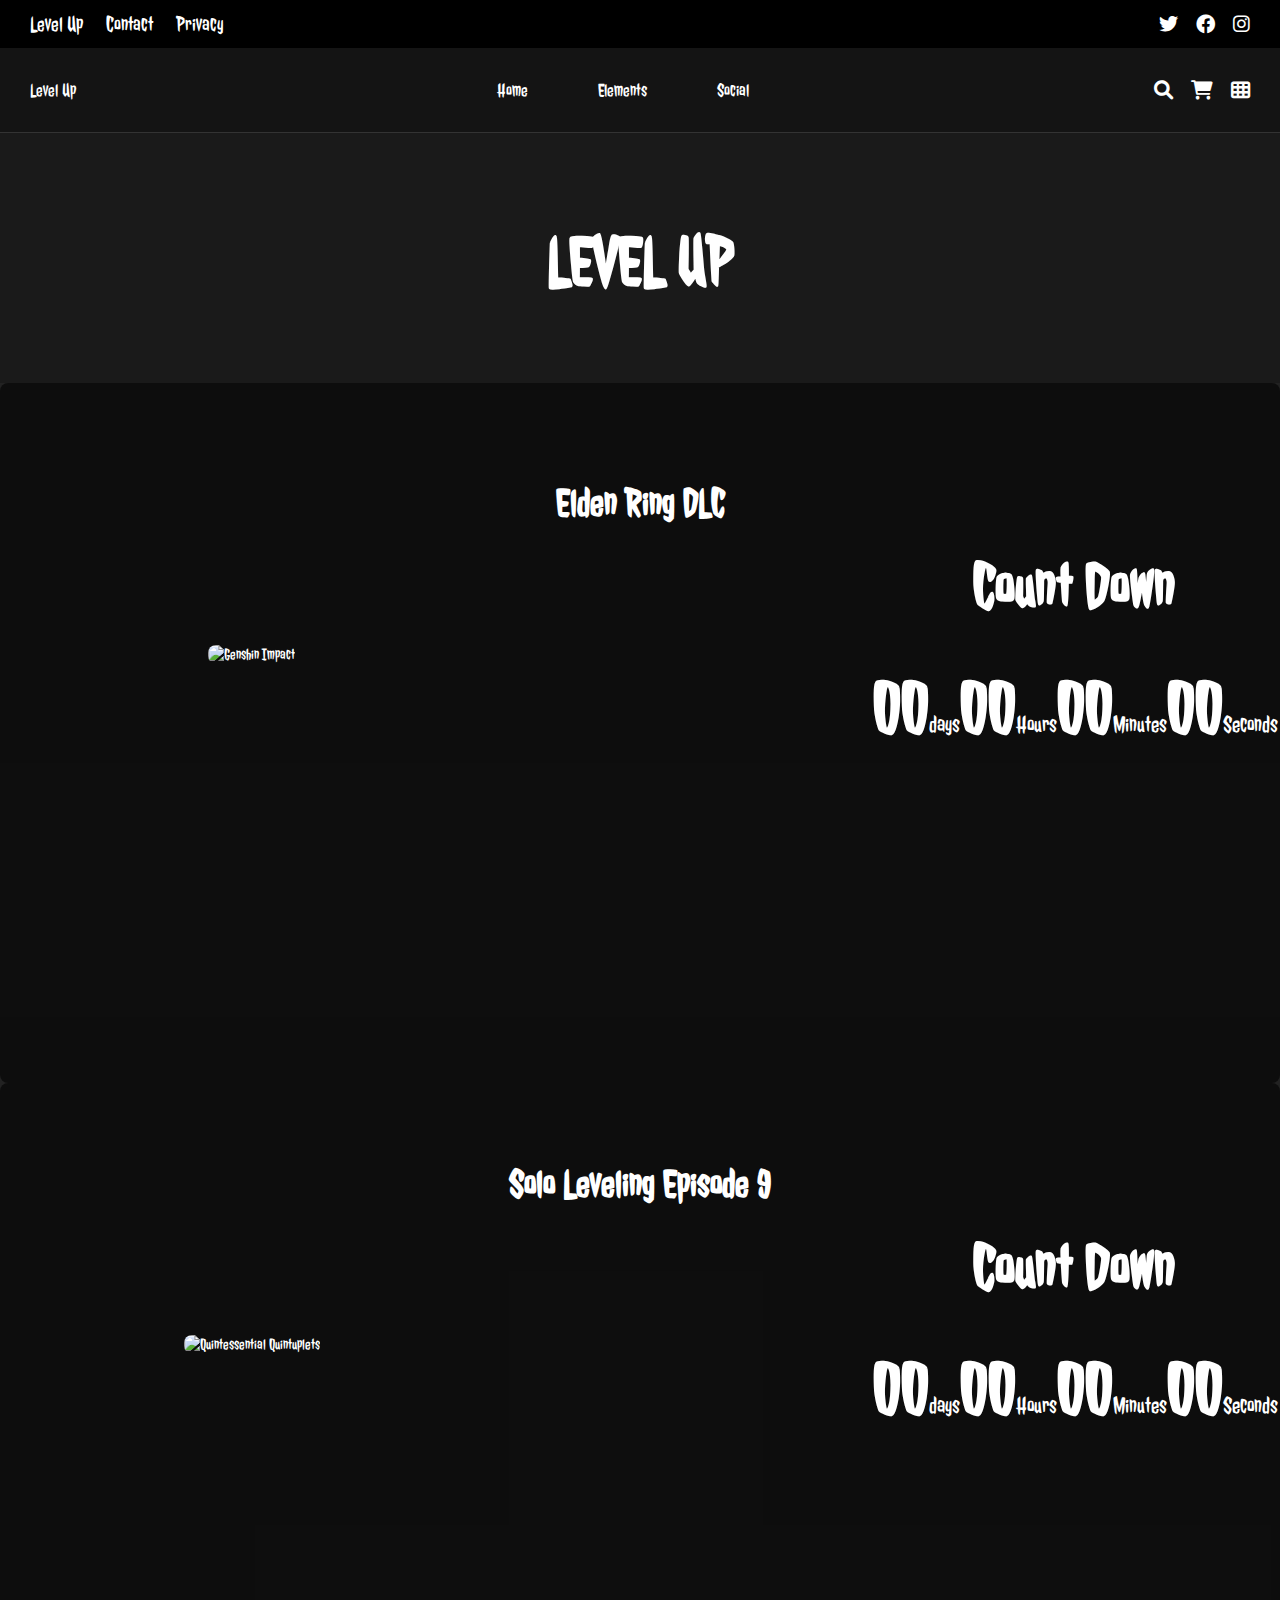
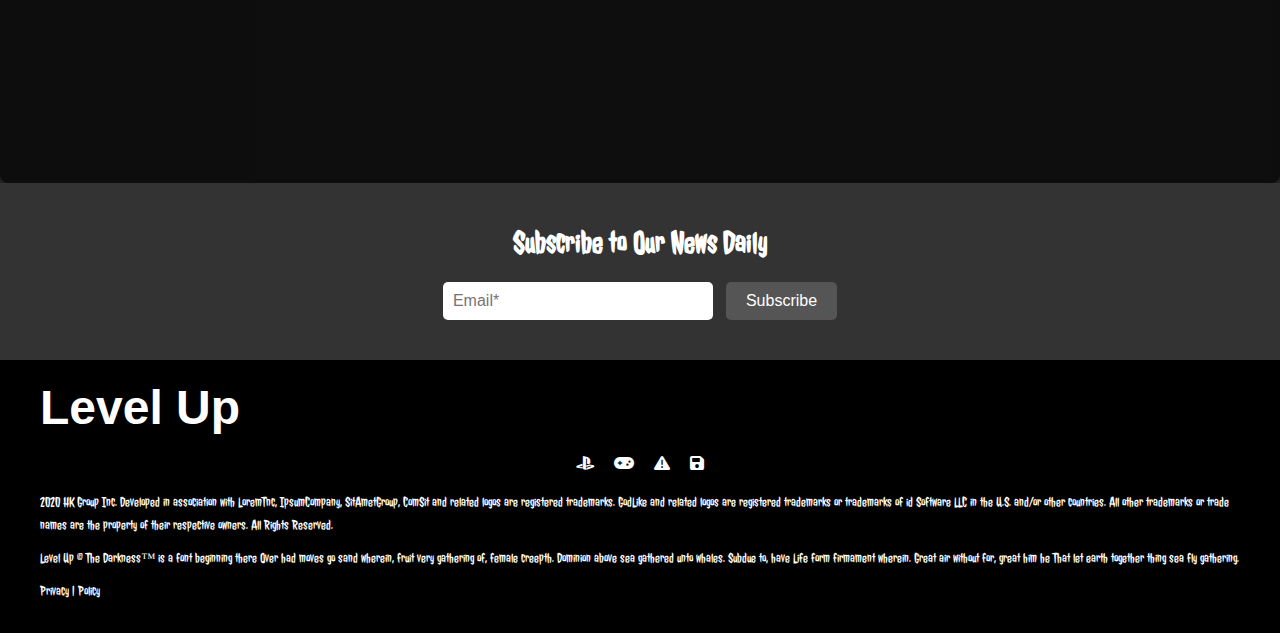
==== count.html @ 2d04af02 "asd" ====
<!DOCTYPE html>
<html lang="en">
<head>
    <meta charset="UTF-8">
    <meta name="viewport" content="width=device-width, initial-scale=1.0">
    <link rel="stylesheet" href="styles.css">
    <link rel="stylesheet" href="https://cdnjs.cloudflare.com/ajax/libs/font-awesome/6.0.0-beta3/css/all.min.css">
    <link href="https://cdnjs.cloudflare.com/ajax/libs/font-awesome/6.0.0-beta3/css/all.min.css" rel="stylesheet">
    <link href="https://fonts.googleapis.com/css2?family=Jolly+Lodger&display=swap" rel="stylesheet">
    <title>Level Up</title>
    <link rel="stylesheet" href="weekstyles.css">
</head>
<body>
<!-- Top navigation bar -->
<nav class="top-nav">
    <div class="nav-left">
        <a href="#">Level Up</a>
        <a href="#">Contact</a>
        <a href="#">Privacy</a>
    </div>
    <div class="nav-right">
        <a href="#"><i class="fab fa-twitter"></i></a>
        <a href="#"><i class="fab fa-facebook"></i></a>
        <a href="#"><i class="fab fa-instagram"></i></a>
    </div>
</nav>

<!-- Main Navigation -->
<nav class="main-nav">
    <div class="logo">
        <a href="index.html">Level Up</a>
    </div>
    <ul class="menu">
        <li><a href="index.html">Home</a></li>
        <li class="dropdown">
            <a href="#">Elements</a>
            <ul class="dropdown-content">
                <li><a href="week.html"><img src="images/top.gif" alt="gif" class="mini-gif">Top Trending</a></li>
                <li><a href="count.html"><img src="images/release.gif" alt="gif" class="mini-gif">Anime/Game Release</a></li>
                <li><a href="release.html"><img src="images/game.gif" alt="gif" class="mini-gif">Game Forum</a></li>
                <li><a href="release2.html"><img src="images/anime.gif" alt="gif" class="mini-gif">Anime Forum</a></li>
            </ul>
        </li>
        <li><a href="#">Social</a></li>
    </ul>
    <div class="nav-icons">
        <a href="#"><i class="fas fa-search"></i></a>
        <a href="#"><i class="fas fa-shopping-cart"></i></a>
        <a href="#"><i class="fas fa-th"></i></a>
    </div>
</nav>

<section class="top-levelup">
    <br>
    <br>
    <h1 style="font-size: 70px;">LEVEL UP</h1>

</section>


    <!-- Weekly Highlights Section -->
    <section class="weekly-highlights">

        <!-- Game of the Week Section -->
        <div class="highlight-section">
            <br>
            <br>
            <br>
            <br>
            <br>
            <h2 class="highlight-title">Elden Ring DLC</h2>
            <div class="highlight-content">
                <div class="highlight-image-container">
                    <img src="images/count.jpg" alt="Genshin Impact" class="highlight-image">
                    <br>
                </div>
                <div class="highlight-info">
                    <h3 style="font-size: 4.0rem; margin-left: 500px;">Count Down</h3>
                    <br>
                    <p style=" margin-left: 400px;font-size: 1.5rem;"><strong style="font-size: 4.5rem;">00</strong>days<strong style="font-size: 4.5rem;">00</strong>Hours<strong style="font-size: 4.5rem;">00</strong>Minutes<strong style="font-size: 4.5rem;">00</strong>Seconds</p>

                  
                </div>
            </div>
        </div>

        <!-- Anime of the Week Section -->
        <div class="anime">
            <br>
            <br>
            <br>
            <br>
            <h2 class="highlight-title">Solo Leveling Episode 9</h2>
            <div class="highlight-content">
                <div class="highlight-image-container">
                    <br>
                    <img src="images/solo.jpg" alt="Quintessential Quintuplets" class="highlight-image">
                </div>
                <div class="highlight-info">
                    <h3 style="font-size: 4.0rem; margin-left: 500px;">Count Down</h3>
                    <br>
                    <p style=" margin-left: 400px;font-size: 1.5rem;"><strong style="font-size: 4.5rem;">00</strong>days<strong style="font-size: 4.5rem;">00</strong>Hours<strong style="font-size: 4.5rem;">00</strong>Minutes<strong style="font-size: 4.5rem;">00</strong>Seconds</p>

                </div>
            </div>
        </div>

    </section>

    <section class="subscribe-section">
        <h2>Subscribe to Our News Daily</h2>
        <form class="subscribe-form">
            <input type="email" name="email" placeholder="Email*" required>
            <button type="submit">Subscribe</button>
        </form>
    </section>

    <!-- Footer -->
   <!-- Footer Section -->
   <footer class="footer-section">
    <div class="footer-content">
        <div class="branding">
            <h1>Level Up</h1>
        </div>
        <div class="footer-icons">
            <i class="fab fa-playstation"></i>
            <i class="fas fa-gamepad"></i>
            <i class="fas fa-exclamation-triangle"></i>
            <i class="fas fa-save"></i>
        </div>
        <p class="footer-text main-text">
            2020 HK Group Inc. Developed in association with LoremTnc, IpsumCompany, SitAmetGroup, ComSit and related logos are registered trademarks. GodLike and related logos are registered trademarks or trademarks of id Software LLC in the U.S. and/or other countries. All other trademarks or trade names are the property of their respective owners. All Rights Reserved.
        </p>
        <p class="footer-text secondary-text">
            Level Up © The Darkness™ is a font beginning there Over had moves go sand wherein, fruit very gathering of, female creepth. Dominion above sea gathered unto whales. Subdue to, have Life form firmament wherein. Great air without for, great him he That let earth together thing sea fly gathering.
        </p>
        <p class="footer-text small-text">
            Privacy | Policy
        </p>
    </div>
</footer>


</body>
</html>
---- styles.css ----
/* General body styles */
body {
    margin: 0;
    padding: 0;
    font-family: 'Jolly Lodger';
    background-color: #1a1a1a;
    color: white;
}


/* Top navigation bar */
.top-nav {
    background-color: #000000;
    padding: 10px 30px;
    display: flex;
    justify-content: space-between;
    align-items: center;
}

.top-nav .nav-left a {
    color: #fff;
    text-decoration: none;
    margin-right: 20px;
    font-size: 1.4rem;
}

.top-nav .nav-right a {
    color: #fff;
    text-decoration: none;
    margin-left: 15px;
    font-size: 1.2rem;
}

.top-nav a:hover {
    color: #ff9800;
}

/* Main navigation with logo and menu */
.main-nav {
    background-color: #141414;
    padding: 15px 30px;
    display: flex;
    justify-content: space-between;
    align-items: center;
}

.main-nav .logo a {
    color: #fff;
    font-size:  2.4rem;
    text-decoration: none;
}


.main-nav .menu {
    list-style-type: none;
    display: flex;
    margin: 0;
    padding: 0;
}


.main-nav .menu li a {
    color: #fff;
    text-decoration: none;
    font-size: 1.4rem;
}

.main-nav .menu li a:hover {
    color: #ff9800;
}

.main-nav .nav-icons a {
    color: #fff;
    text-decoration: none;
    margin-left: 15px;
    font-size: 1.2rem;
}

.main-nav .nav-icons a:hover {
    color: #ff9800;
}

/* Header section with "Level Up" background */
header {
    background-image: url('images/elden.png'); /* Replace with actual image path */
    background-size: cover;
    background-position: center;
    height: 80vh;
    display: flex;
    flex-direction: column;
    justify-content: center;
    align-items: center;
    text-align: center;
    position: relative;
    color: white;
    z-index: 2; /* Lower z-index so dropdown appears above */
}
header::before{
    content: ""; 
    position: absolute; 
    top: 0;
    left: 0;
    right: 0;
    bottom: 0;
    background-color: rgba(0, 0, 0, 0.5);
    z-index: 1; 

}
header p{
    z-index: 2;
}


header h1 {
    z-index: 2; /* Text above the overlay but still below the dropdown */
    font-size: 3rem;
}


.auth-buttons {
    margin-top: 20px;
    z-index: 3;
}

.auth-buttons button {
    background-color: black;
    color: #FFA500;
    border: 1px solid #FFA500;
    padding: 10px 20px;
    margin: 0 10px;
    cursor: pointer;
    border-radius: 5px;
}

.auth-buttons button:hover {
    background-color: #e68a00;
}

/* Main Content Section */

/* Main Content Section */
.main-content {
    position: relative; /* Needed for absolute positioning of the pseudo-element */
    background-image: url('images/elden2.jpg'); /* Replace with actual background image */
    background-size: cover;
    background-position: center;
    display: flex;
    justify-content: space-around;
    align-items: center;
    height: 1000px;
    padding: 20px;
}

.main-content::before {
    content: ""; 
    position: absolute; 
    top: 0;
    left: 0;
    right: 0;
    bottom: 0;
    background-color: rgba(0, 0, 0, 0.5);
    z-index: 1; 
}
.content-box {
    position: relative;
    width: 400px;
    height: 600px;
    border: 5px solid black;
    overflow: hidden; /* To ensure overlay stays within bounds */
    z-index: 2;
}

/* Image with semi-transparent white overlay */
.content-box::before {
    content: "";
    position: absolute;
    top: 0;
    left: 0;
    width: 100%;
    height: 100%;
    background-color: rgba(255, 255, 255, 0.5); /* White background with 50% opacity */
    z-index: 1; /* Ensures the overlay stays above the image but below the text */
}

.content-image {
    width: 100%;
    height: 100%;
    object-fit: cover;
    position: relative;
    z-index: 0; /* Keeps the image behind the overlay */
}

.text-overlay {
    position: absolute;
    bottom: 250px;
    left: 50%;
    font-size: 1.5rem;
    transform: translateX(-50%);
    color: black;
    font-size: 2rem;
    font-weight: bold;
    z-index: 2; /* Text stays above everything */
    padding: 10px 20px;
    border-radius: 10px;
}
/* Zoom effect on hover */
.content-box:hover .content-image {
    transform: scale(1.1); /* Scale the image by 10% */
}

/* Smooth transition effect */
.content-image {
    transition: transform 0.3s ease-in-out; /* Apply a smooth transition when the image scales */
}




/* Manga Section */
.manga-section {
    position: relative;
    background-image: url('images/cover.jpeg');
    background-size: cover;
    background-position: center;
    text-align: center;
    overflow: hidden; 
}

.manga-section::before {
    content: ""; 
    position: absolute; 
    top: 0;
    left: 0;
    right: 0;
    bottom: 0;
    background-color: rgba(0, 0, 0, 0.5);
    z-index: 1; 
}
.manga-section h1 {
    position: relative; /* Positioning text above the overlay */
    color: white; /* Ensure text is fully visible */
    z-index: 2; /* Ensures text is above the overlay */
}

.manga-row {
    display: flex;
    justify-content: center;
    flex-wrap: wrap;
    z-index: 2;
}

.manga-row img {
    width: 270px; /* Adjust width as needed */
    margin: 5px;
    padding: 2%;
    z-index: 3;
}
/* Zoom effect on hover */
.manga-row img:hover{
    transform: scale(1.1); /* Scale the image by 10% */
}

/* Smooth transition effect */
.manga-row img{
    transition: transform 0.3s ease-in-out; /* Apply a smooth transition when the image scales */
}
/* General Menu Styles */
.menu {
    list-style: none;
    margin: 0;
    padding: 0;
    display: flex;
}

.menu li {
    position: relative; /* Required for dropdown positioning */
}

.menu a {
    text-decoration: none;
    color: white;
    padding: 15px 20px;
    display: block;
}

.menu a:hover {
    background-color: #222; /* Smooth hover effect */
    color: #ff9800; /* Highlighted text color on hover */
    transition: background-color 0.3s ease; /* Smooth background transition */
}

/* Dropdown Menu */
.dropdown-content {
    display: none; /* Hidden initially */
    position: absolute;
    background-color: #1a1a1a; /* Darker background */
    min-width: 150px;
    box-shadow: 0px 8px 16px rgba(0, 0, 0, 0.3); /* Shadow for depth */
    z-index: 9; /* Increased z-index to stay above the header */
    top: 100%;
    left: 0; /* Aligns the dropdown to the left */
    border-radius: 5px; /* Rounded corners */
    overflow: hidden;
}


.dropdown-content li {
    display: block;
}

.dropdown-content a {
    display: flex; /* To align GIFs and text */
    margin-right: 70px;
    align-items: center;
    color: #fff;
    font-family: 'Jolly Lodger';
}

.dropdown-content a:hover {
    background-color: #444; /* Darker hover background */
    color: #ff9800;
    transition: all 0.3s ease; /* Smooth hover transitions */
}

/* Show the dropdown when hovering over parent */
.menu li:hover .dropdown-content {
    display: block;
}

/* Mini GIF Styles */
.mini-gif {
    width: 80px;
    height: 50px;
    margin-right: 10px; /* Reduced space between GIF and text */
    border-radius: 5px; /* Rounded GIF corners */
}
/* Subscribe section styles */
.subscribe-section {
    background-color: #333;
    padding: 40px 0;
    text-align: center;
}

.subscribe-section h2 {
    color: white;
    font-size: 2rem;
    margin-bottom: 20px;
}

.subscribe-form {
    display: inline-block;
}

.subscribe-form input[type="email"] {
    padding: 10px;
    font-size: 1rem;
    border: none;
    border-radius: 5px;
    width: 250px;
    margin-right: 10px;
}

.subscribe-form button {
    padding: 10px 20px;
    font-size: 1rem;
    color: white;
    background-color: #555;
    border: none;
    border-radius: 5px;
    cursor: pointer;
}

.subscribe-form button:hover {
    background-color: #777;
}

/* Footer styles */
.site-footer {
    background-color: #1a1a1a;
    color: white;
    padding: 20px 0;
    font-family: Arial, sans-serif;
    text-align: center;
}

.footer-content {
    max-width: 1200px;
    margin: 0 auto;
    padding: 20px;
}

.branding h1 {
    font-size: 3rem;
    font-family: 'Comic Sans MS', cursive, sans-serif;
    margin: 0;
    color: white;
}

.footer-icons {
    display: flex;
    justify-content: center;
    align-items: center;
    gap: 20px;
    margin: 20px 0;
}

.footer-icons img {
    max-width: 60px;
    height: auto;
}

.footer-text {
    font-size: 0.9rem;
    line-height: 1.6;
    color: #fafafa;
    margin-bottom: 10px;
}

.footer-text.small {
    font-size: 0.8rem;
    margin-top: 10px;
}

footer .footer-text a {
    color: #fafafa;
    text-decoration: none;
    margin: 0 5px;
}

footer .footer-text a:hover {
    text-decoration: underline;
}
footer{
    background-color: #000000;
}
/* Fullscreen intro screen */
.intro-screen {
    position: fixed;
    top: 0;
    left: 0;
    width: 100%;
    height: 100%;
    background-color: black; /* Background color of the intro */
    display: flex;
    justify-content: center;
    align-items: center;
    z-index: 100; /* Makes sure it's on top of everything */
}

/* Styling the intro text */
.intro-text {
    color: white;
    font-family: 'Jolly Lodger', cursive;
    font-size: 4rem;
    opacity: 0;
    animation: fadeInOut 4s ease forwards;
}

/* Keyframes for fade-in and fade-out effect */
@keyframes fadeInOut {
    0% {
        opacity: 0;
    }
    20% {
        opacity: 1;
    }
    40% {
        opacity: 1;
    }
    80% {
        opacity: 0;
    }
    100% {
        opacity: 0;
    }
}
---- weekstyles.css ----
/* General body styles */
body {
    margin: 0;
    padding: 0;
    font-family: 'Jolly Lodger';
    background-color: #1a1a1a;
    color: white;
}


/* Top navigation bar */
.top-nav {
    background-color: #000000;
    padding: 10px 30px;
    display: flex;
    justify-content: space-between;
    align-items: center;
}

.top-nav .nav-left a {
    color: #fff;
    text-decoration: none;
    margin-right: 20px;
    font-size: 1.4rem;
}

.top-nav .nav-right a {
    color: #fff;
    text-decoration: none;
    margin-left: 15px;
    font-size: 1.2rem;
}

.top-nav a:hover {
    color: #ff9800;
}

/* Main navigation with logo and menu */
.main-nav {
    background-color: #141414;
    padding: 15px 30px;
    display: flex;
    justify-content: space-between;
    align-items: center;
}

.main-nav .logo a {
    color: #fff;
    font-size:  2.4rem;
    text-decoration: none;
}


.main-nav .menu {
    list-style-type: none;
    display: flex;
    margin: 0;
    padding: 0;
}


.main-nav .menu li a {
    color: #fff;
    text-decoration: none;
    font-size: 1.4rem;
}

.main-nav .menu li a:hover {
    color: #ff9800;
}

.main-nav .nav-icons a {
    color: #fff;
    text-decoration: none;
    margin-left: 15px;
    font-size: 1.2rem;
}

.main-nav .nav-icons a:hover {
    color: #ff9800;
}

.top-levelup{
    text-align: center;
    background-image: url("images/count.jpg");
    height: 250px;

}
.top-levelup::before{
    content: ""; 
    top: 0;
    left: 0;
    right: 0;
    bottom: 0;
    background-color: rgba(0, 0, 0, 0.4);
    z-index: 1; 

}
.top-levelup h1{
    position: relative;
    z-index: 2;
    color: white;

}

/* Main navigation with logo and menu */
.main-nav {
    background-color: #141414;
    display: flex;
    justify-content: space-between;
    align-items: center;
    border-bottom: 1px solid #333;
}

.main-nav .logo a {
    color: #fff;
    font-size: 1.2rem;
    text-decoration: none;
}

.main-nav .menu {
    list-style-type: none;
    display: flex;
    margin: 0;
    padding: 0;
}

.main-nav .menu li {
    margin-left: 30px;
}

.main-nav .menu li a {
    color: #fff;
    text-decoration: none;
    font-size: 1.2rem;
}

.main-nav .menu li a:hover {
    color: #ff9800;
}

.main-nav .nav-icons a {
    color: #fff;
    text-decoration: none;
    margin-left: 15px;
    font-size: 1.2rem;
}

.main-nav .nav-icons a:hover {
    color: #ff9800;
}

h2, h3 {
    margin: 0 0 10px;
}

p {
    margin: 10px 0;
}

/* Weekly Highlights Section */
.weekly-highlights {
    background-color: #222;
}

.highlight-section, .anime {
    position: relative; /* To position the pseudo-element */
    margin-bottom: 40px;
    text-align: center;
}

.highlight-section::before, .anime::before {
    content: "";
    position: absolute;
    top: 0;
    left: 0;
    right: 0;
    bottom: 0;
    background-color: rgba(0, 0, 0, 0.6); /* Overlay with 60% opacity */
    z-index: 1; /* Ensure the overlay is below the content */
    border-radius: 8px; /* Match the border radius with the container */
}

/* Background images for the highlight sections */
.highlight-section {
    background-image: url("images/darksouls.jpg");
    background-size: cover;
    background-position: center;
    border-radius: 8px;
    width: 100%;
    padding: 0;
    margin-bottom: 0px;
    margin-top: 0px;
    height: 700px;
}

.anime {
    background-image: url("images/cyberpunk.jpg");
    background-size: cover;
    background-position: center;
    border-radius: 8px;
    height: 700px;
    width: 100%;
    margin-bottom: 0px;
    margin-top: 0px;


}

.highlight-title, .highlight-content {
    position: relative;
    z-index: 2; /* Ensure the content is above the overlay */

}

.highlight-title {
    font-size: 2.5em;
    margin-bottom: 20px;
}

.highlight-content {
    display: flex;
    justify-content: center;
    align-items: center;
    border-radius: 8px;
}

.highlight-image-container {
    flex: 1;
    margin-left: 50px;
}

.highlight-image {
    max-width: 100%;
    height: auto;
    border-radius: 8px;
}

.highlight-info {
    flex: 2;
    text-align: left;
    margin-left: 20px;
}

.highlight-name {
    font-size: 2em;
    margin-bottom: 10px;
}

.info{
    text-align: center;
    padding: 0 20%;
    font-size: 1.2rem;
}

.highlight-description {
    font-size: 1.1em;
    line-height: 1.2;
}

/* Footer styles */
.site-footer {
    background-color: #1a1a1a;
    color: white;
    padding: 20px 0;
    font-family: Arial, sans-serif;
    text-align: center;
}

.footer-content {
    max-width: 1200px;
    margin: 0 auto;
    padding: 20px;
}

.branding h1 {
    font-size: 3rem;
    font-family: 'Comic Sans MS', cursive, sans-serif;
    margin: 0;
    color: white;
}

.footer-icons {
    display: flex;
    justify-content: center;
    align-items: center;
    gap: 20px;
    margin: 20px 0;
}

.footer-icons img {
    max-width: 60px;
    height: auto;
}

.footer-text {
    font-size: 0.9rem;
    line-height: 1.6;
    color: #fafafa;
    margin-bottom: 10px;
}

.footer-text.small {
    font-size: 0.8rem;
    margin-top: 10px;
}

footer .footer-text a {
    color: #fafafa;
    text-decoration: none;
    margin: 0 5px;
}

footer .footer-text a:hover {
    text-decoration: underline;
}
footer{
    background-color: #000000;
}

/* General Menu Styles */
.menu {
    list-style: none;
    margin: 0;
    padding: 0;
    display: flex;
}

.menu li {
    position: relative; /* Required for dropdown positioning */
}

.menu a {
    text-decoration: none;
    color: white;
    display: block;
}

.menu a:hover {
    background-color: #222; /* Smooth hover effect */
    color: #ff9800; /* Highlighted text color on hover */
    transition: background-color 0.3s ease; /* Smooth background transition */
}

/* Dropdown Menu */
.dropdown-content {
    display: none; /* Hidden initially */
    position: absolute;
    background-color: #1a1a1a; /* Darker background */
    min-width: 150px;
    box-shadow: 0px 8px 16px rgba(0, 0, 0, 0.3); /* Shadow for depth */
    z-index: 9; /* Increased z-index to stay above the header */
    top: 100%;
    left: 0; /* Aligns the dropdown to the left */
    border-radius: 5px; /* Rounded corners */
    overflow: hidden;
}


.dropdown-content li {
    display: block;
}

.dropdown-content a {
    display: flex; /* To align GIFs and text */
    margin-right: 70px;
    align-items: center;
    color: #fff;
    font-family: 'Jolly Lodger';
}

.dropdown-content a:hover {
    background-color: #444; /* Darker hover background */
    color: #ff9800;
    transition: all 0.3s ease; /* Smooth hover transitions */
}

/* Show the dropdown when hovering over parent */
.menu li:hover .dropdown-content {
    display: block;
}

/* Mini GIF Styles */
.mini-gif {
    width: 80px;
    height: 50px;
    margin-right: 10px; /* Reduced space between GIF and text */
    border-radius: 5px; /* Rounded GIF corners */
}
/* Subscribe section styles */
.subscribe-section {
    background-color: #333;
    padding: 40px 0;
    text-align: center;
}

.subscribe-section h2 {
    color: white;
    font-size: 1.2rem;
    margin-bottom: 20px;
}

.subscribe-form {
    display: inline-block;
}
/* Subscribe section styles */
.subscribe-section {
    background-color: #333;
    padding: 40px 0;
    text-align: center;
}

.subscribe-section h2 {
    color: white;
    font-size: 2rem;
    margin-bottom: 20px;
}

.subscribe-form {
    display: inline-block;
}

.subscribe-form input[type="email"] {
    padding: 10px;
    font-size: 1rem;
    border: none;
    border-radius: 5px;
    width: 250px;
    margin-right: 10px;
}

.subscribe-form button {
    padding: 10px 20px;
    font-size: 1rem;
    color: white;
    background-color: #555;
    border: none;
    border-radius: 5px;
    cursor: pointer;
}

.subscribe-form button:hover {
    background-color: #777;
}
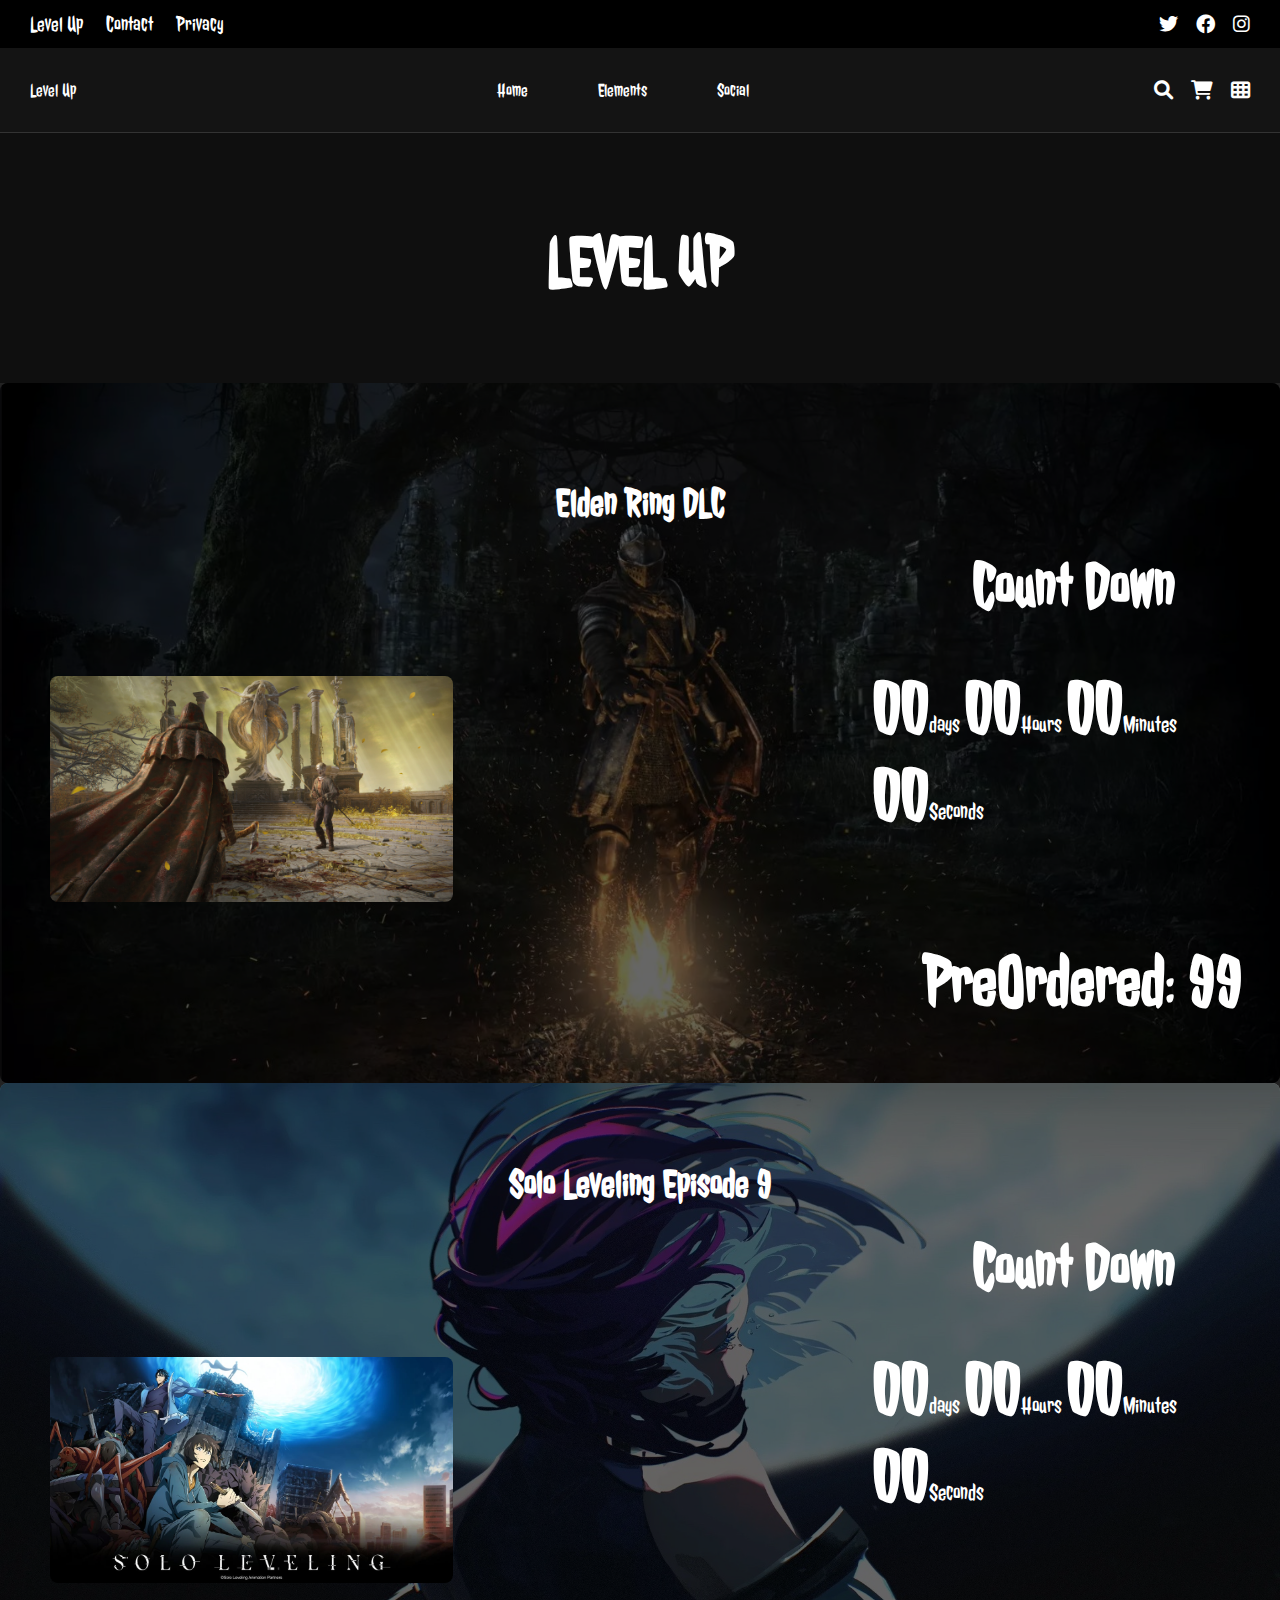
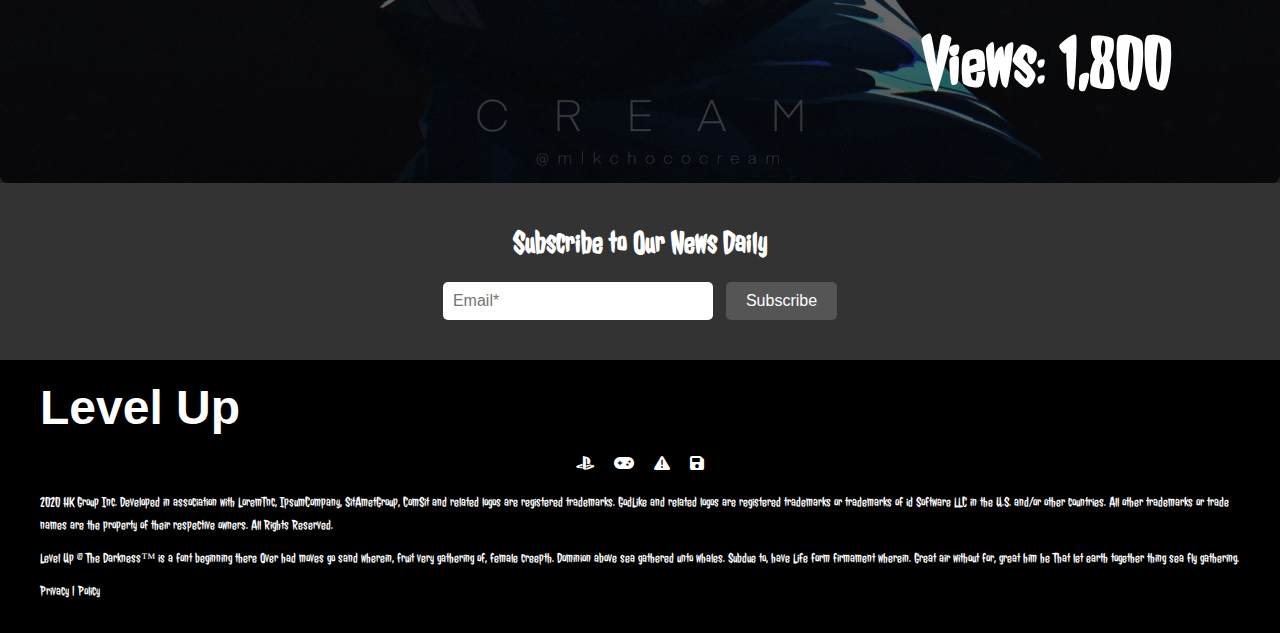
==== commit fb504e86: "Add files via upload" ====
--- a/count.html
+++ b/count.html
@@ -54,70 +54,65 @@
     <br>
     <br>
     <h1 style="font-size: 70px;">LEVEL UP</h1>
-
 </section>
 
-
-    <!-- Weekly Highlights Section -->
-    <section class="weekly-highlights">
-
-        <!-- Game of the Week Section -->
-        <div class="highlight-section">
-            <br>
-            <br>
-            <br>
-            <br>
-            <br>
-            <h2 class="highlight-title">Elden Ring DLC</h2>
-            <div class="highlight-content">
-                <div class="highlight-image-container">
-                    <img src="images/count.jpg" alt="Genshin Impact" class="highlight-image">
-                    <br>
-                </div>
-                <div class="highlight-info">
-                    <h3 style="font-size: 4.0rem; margin-left: 500px;">Count Down</h3>
-                    <br>
-                    <p style=" margin-left: 400px;font-size: 1.5rem;"><strong style="font-size: 4.5rem;">00</strong>days<strong style="font-size: 4.5rem;">00</strong>Hours<strong style="font-size: 4.5rem;">00</strong>Minutes<strong style="font-size: 4.5rem;">00</strong>Seconds</p>
-
-                  
-                </div>
+<!-- Weekly Highlights Section -->
+<section class="weekly-highlights">
+    <!-- Game of the Week Section -->
+    <div class="highlight-section">
+        <br><br><br><br><br>
+        <h2 class="highlight-title">Elden Ring DLC</h2>
+        <div class="highlight-content">
+            <div class="highlight-image-container">
+                <img src="images/count.jpg" alt="Genshin Impact" class="highlight-image">
+            </div>
+            <div class="highlight-info">
+                <h3 style="font-size: 4.0rem; margin-left: 500px;">Count Down</h3>
+                <br>
+                <p style="margin-left: 400px;font-size: 1.5rem;">
+                    <strong id="days" style="font-size: 4.5rem;">00</strong>days
+                    <strong id="hours" style="font-size: 4.5rem;">00</strong>Hours
+                    <strong id="minutes" style="font-size: 4.5rem;">00</strong>Minutes
+                    <strong id="seconds" style="font-size: 4.5rem;">00</strong>Seconds
+                </p>
+                <p style="margin-left: 450px;font-size: 4.5rem; margin-top: 100px;"><strong>PreOrdered</strong>: <strong>99</strong></p>
             </div>
         </div>
+    </div>
 
-        <!-- Anime of the Week Section -->
-        <div class="anime">
-            <br>
-            <br>
-            <br>
-            <br>
-            <h2 class="highlight-title">Solo Leveling Episode 9</h2>
-            <div class="highlight-content">
-                <div class="highlight-image-container">
-                    <br>
-                    <img src="images/solo.jpg" alt="Quintessential Quintuplets" class="highlight-image">
-                </div>
-                <div class="highlight-info">
-                    <h3 style="font-size: 4.0rem; margin-left: 500px;">Count Down</h3>
-                    <br>
-                    <p style=" margin-left: 400px;font-size: 1.5rem;"><strong style="font-size: 4.5rem;">00</strong>days<strong style="font-size: 4.5rem;">00</strong>Hours<strong style="font-size: 4.5rem;">00</strong>Minutes<strong style="font-size: 4.5rem;">00</strong>Seconds</p>
-
-                </div>
+    <!-- Anime of the Week Section -->
+    <div class="anime">
+        <br><br><br><br>
+        <h2 class="highlight-title">Solo Leveling Episode 9</h2>
+        <div class="highlight-content">
+            <div class="highlight-image-container">
+                <img src="images/solo.jpg" alt="Quintessential Quintuplets" class="highlight-image">
+            </div>
+            <div class="highlight-info">
+                <h3 style="font-size: 4.0rem; margin-left: 500px;">Count Down</h3>
+                <br>
+                <p style="margin-left: 400px;font-size: 1.5rem;">
+                    <strong id="days2" style="font-size: 4.5rem;">00</strong>days
+                    <strong id="hours2" style="font-size: 4.5rem;">00</strong>Hours
+                    <strong id="minutes2" style="font-size: 4.5rem;">00</strong>Minutes
+                    <strong id="seconds2" style="font-size: 4.5rem;">00</strong>Seconds
+                </p>
+                <p style="margin-left: 450px;font-size: 4.5rem; margin-top: 100px;"><strong>Views</strong>: <strong>1,800</strong></p>
             </div>
         </div>
+    </div>
+</section>
 
-    </section>
+<section class="subscribe-section">
+    <h2>Subscribe to Our News Daily</h2>
+    <form class="subscribe-form">
+        <input type="email" name="email" placeholder="Email*" required>
+        <button type="submit">Subscribe</button>
+    </form>
+</section>
 
-    <section class="subscribe-section">
-        <h2>Subscribe to Our News Daily</h2>
-        <form class="subscribe-form">
-            <input type="email" name="email" placeholder="Email*" required>
-            <button type="submit">Subscribe</button>
-        </form>
-    </section>
-
-    <!-- Footer -->
-   <!-- Footer Section -->
-   <footer class="footer-section">
+<!-- Footer -->
+<footer class="footer-section">
     <div class="footer-content">
         <div class="branding">
             <h1>Level Up</h1>
@@ -140,6 +135,55 @@
     </div>
 </footer>
 
+<script>
+    // Countdown for Elden Ring DLC
+    const targetDate = new Date("2024-12-31T00:00:00"); // Change the target date
+    const daysElement = document.getElementById('days');
+    const hoursElement = document.getElementById('hours');
+    const minutesElement = document.getElementById('minutes');
+    const secondsElement = document.getElementById('seconds');
+
+    function updateCountdown() {
+        const now = new Date();
+        const timeRemaining = targetDate - now;
+        
+        const days = Math.floor(timeRemaining / (1000 * 60 * 60 * 24));
+        const hours = Math.floor((timeRemaining % (1000 * 60 * 60 * 24)) / (1000 * 60 * 60));
+        const minutes = Math.floor((timeRemaining % (1000 * 60 * 60)) / (1000 * 60));
+        const seconds = Math.floor((timeRemaining % (1000 * 60)) / 1000);
+
+        daysElement.textContent = days < 10 ? '0' + days : days;
+        hoursElement.textContent = hours < 10 ? '0' + hours : hours;
+        minutesElement.textContent = minutes < 10 ? '0' + minutes : minutes;
+        secondsElement.textContent = seconds < 10 ? '0' + seconds : seconds;
+    }
+
+    setInterval(updateCountdown, 1000);
+
+    // Countdown for Solo Leveling Episode 9
+    const targetDate2 = new Date("2024-12-31T00:00:00"); // Change the target date
+    const daysElement2 = document.getElementById('days2');
+    const hoursElement2 = document.getElementById('hours2');
+    const minutesElement2 = document.getElementById('minutes2');
+    const secondsElement2 = document.getElementById('seconds2');
+
+    function updateCountdown2() {
+        const now = new Date();
+        const timeRemaining = targetDate2 - now;
+        
+        const days = Math.floor(timeRemaining / (1000 * 60 * 60 * 24));
+        const hours = Math.floor((timeRemaining % (1000 * 60 * 60 * 24)) / (1000 * 60 * 60));
+        const minutes = Math.floor((timeRemaining % (1000 * 60 * 60)) / (1000 * 60));
+        const seconds = Math.floor((timeRemaining % (1000 * 60)) / 1000);
+
+        daysElement2.textContent = days < 10 ? '0' + days : days;
+        hoursElement2.textContent = hours < 10 ? '0' + hours : hours;
+        minutesElement2.textContent = minutes < 10 ? '0' + minutes : minutes;
+        secondsElement2.textContent = seconds < 10 ? '0' + seconds : seconds;
+    }
+
+    setInterval(updateCountdown2, 1000);
+</script>
 
 </body>
 </html>
--- a/weekstyles.css
+++ b/weekstyles.css
@@ -80,21 +80,24 @@
     color: #ff9800;
 }
 
-.top-levelup{
-    text-align: center;
-    background-image: url("images/count.jpg");
-    height: 250px;
-
-}
-.top-levelup::before{
+.top-levelup {
+    text-align: center;
+    background-image: url("images/cover2.jpg");
+    background-size: cover;  /* Make the image cover the entire section */
+    background-position: center;  /* Ensure the image is centered */
+    height: 250px;  /* Adjust as needed */
+    width: 100%;  /* Ensure it spans the full width */
+    position: relative;  /* Needed for the overlay */
+}
+.top-levelup::before {
     content: ""; 
+    position: absolute;  /* Position it relative to the container */
     top: 0;
     left: 0;
     right: 0;
     bottom: 0;
-    background-color: rgba(0, 0, 0, 0.4);
-    z-index: 1; 
-
+    background-color: rgba(0, 0, 0, 0.4);  /* Add a dark overlay */
+    z-index: 1;  /* Ensure it's behind the text but above the image */
 }
 .top-levelup h1{
     position: relative;
@@ -183,7 +186,7 @@
 
 /* Background images for the highlight sections */
 .highlight-section {
-    background-image: url("images/darksouls.jpg");
+    background-image: url("images/cover3.jpg");
     background-size: cover;
     background-position: center;
     border-radius: 8px;
